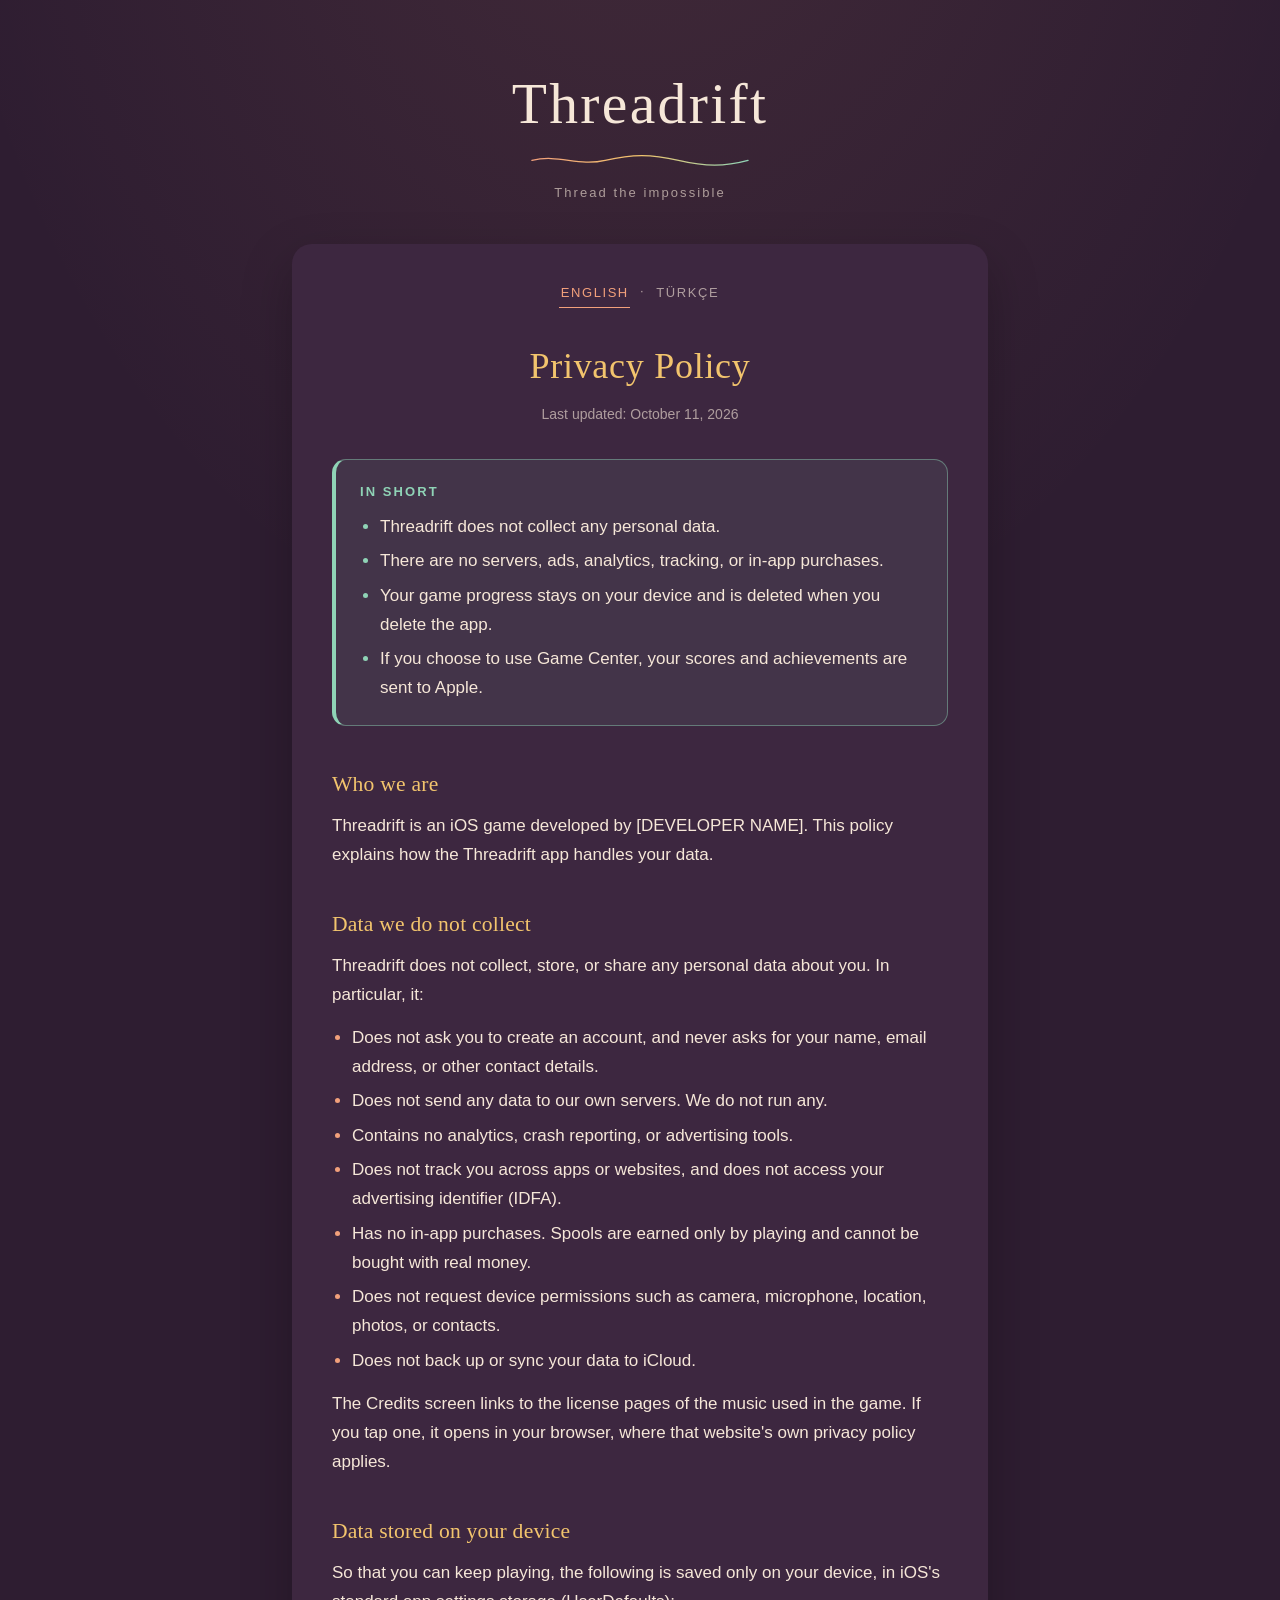
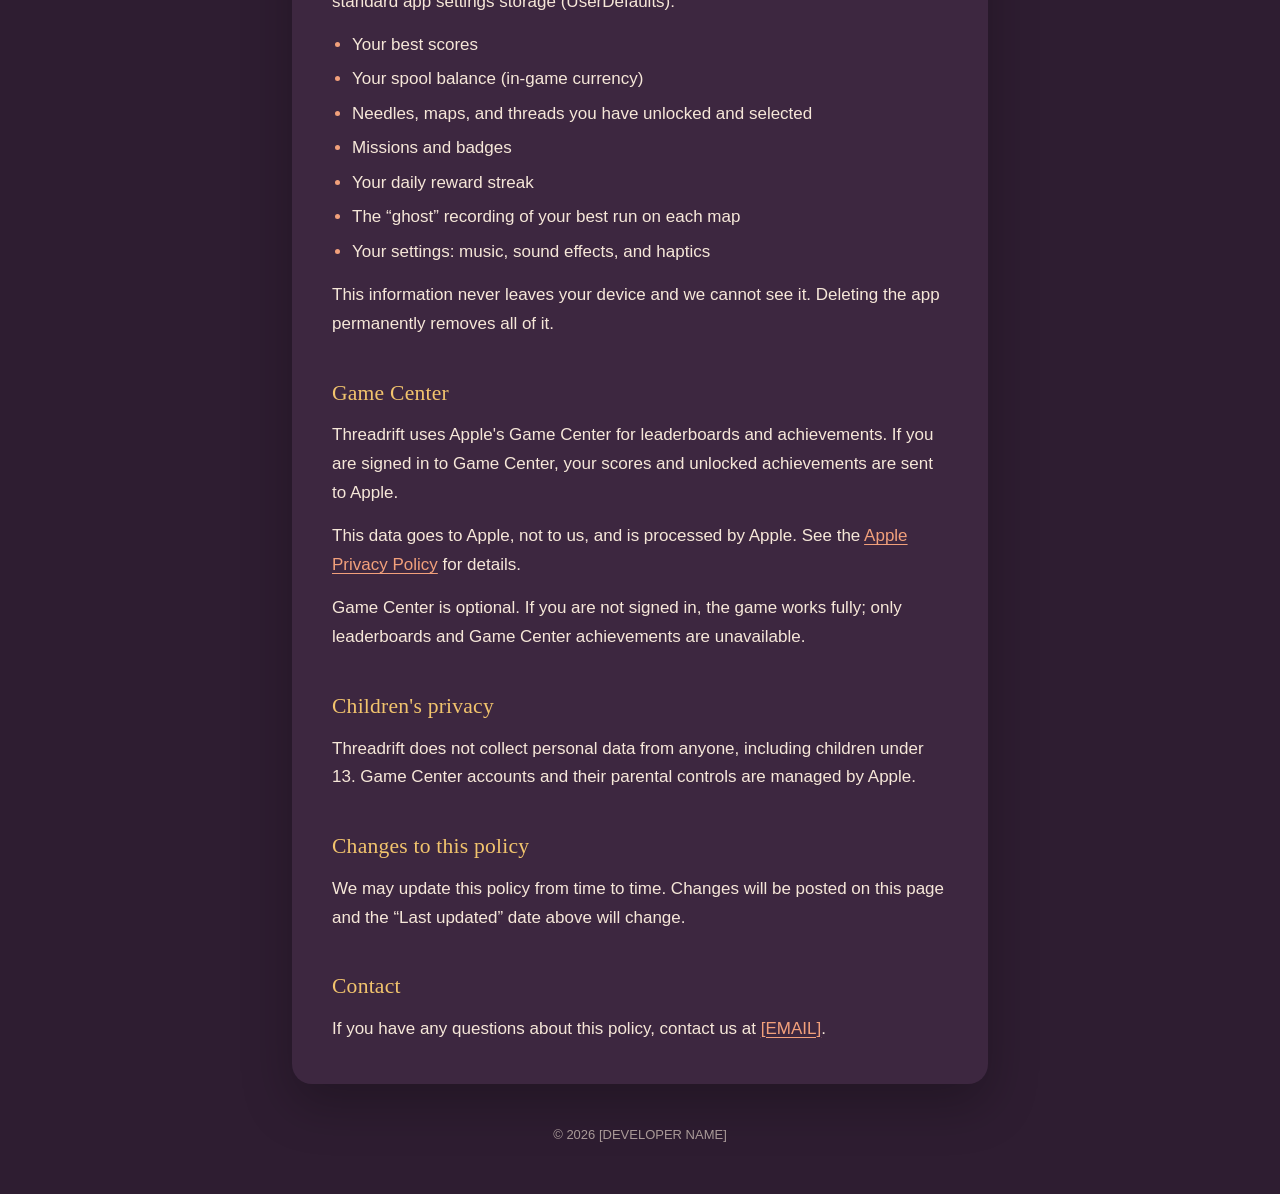
==== privacy-policy/index.html @ 5c3c71ee "Add Threadrift privacy policy site Co-authored-by: Cursor <cursoragent@cursor.com>" ====
<!DOCTYPE html>
<html lang="en">
<head>
  <meta charset="utf-8">
  <meta name="viewport" content="width=device-width, initial-scale=1">
  <title>Threadrift · Privacy Policy</title>
  <meta name="description" content="Privacy Policy for Threadrift, the iOS game. Threadrift does not collect personal data.">
  <meta name="theme-color" content="#2E1D31">
  <link rel="stylesheet" href="style.css">
</head>
<body>
  <header class="masthead">
    <h1 class="logo">Threadrift</h1>
    <svg class="thread" viewBox="0 0 240 16" aria-hidden="true" focusable="false">
      <defs>
        <linearGradient id="thread-gradient" x1="0" y1="0" x2="1" y2="0">
          <stop offset="0" stop-color="#F2A07B"/>
          <stop offset="0.5" stop-color="#F2C46D"/>
          <stop offset="1" stop-color="#8FD3B6"/>
        </linearGradient>
      </defs>
      <path d="M2 8 C 32 1, 52 15, 82 8 S 132 1, 162 8 S 212 15, 238 8"
            fill="none" stroke="url(#thread-gradient)" stroke-width="1.4" stroke-linecap="round"/>
    </svg>
    <p class="tagline">Thread the impossible</p>
  </header>

  <main>
    <!-- Turkish comes first in the DOM so `#tr:target ~ #en` can hide English without JavaScript. -->
    <article id="tr" class="policy" lang="tr">
      <nav class="lang-switch" aria-label="Dil">
        <a href="#en" hreflang="en">English</a>
        <span aria-hidden="true">·</span>
        <a href="#tr" hreflang="tr" aria-current="page">Türkçe</a>
      </nav>

      <h2 class="policy-title">Gizlilik Politikası</h2>
      <p class="updated">Son güncelleme: 11 Ekim 2026</p>

      <section class="summary" aria-labelledby="tr-summary">
        <h3 id="tr-summary">Kısaca</h3>
        <ul>
          <li>Threadrift hiçbir kişisel veri toplamaz.</li>
          <li>Sunucumuz yoktur; reklam, analitik, takip veya uygulama içi satın alma bulunmaz.</li>
          <li>Oyun ilerlemeniz yalnızca cihazınızda saklanır ve uygulamayı sildiğinizde silinir.</li>
          <li>Game Center'ı kullanmayı seçerseniz skorlarınız ve başarımlarınız Apple'a gönderilir.</li>
        </ul>
      </section>

      <section>
        <h3>Biz kimiz</h3>
        <p>Threadrift, [DEVELOPER NAME] tarafından geliştirilen bir iOS oyunudur. Bu politika, Threadrift uygulamasının verilerinizi nasıl ele aldığını açıklar.</p>
      </section>

      <section>
        <h3>Toplamadığımız veriler</h3>
        <p>Threadrift sizden hiçbir kişisel veri toplamaz, kaydetmez veya paylaşmaz. Özellikle:</p>
        <ul>
          <li>Hesap oluşturmanızı istemez; adınızı, e-posta adresinizi veya başka bir iletişim bilgisini sormaz.</li>
          <li>Kendi sunucularımıza hiçbir veri göndermez. Sunucumuz yoktur.</li>
          <li>Analitik, çökme raporlama veya reklam araçları içermez.</li>
          <li>Sizi uygulamalar ve web siteleri arasında takip etmez ve reklam kimliğinize (IDFA) erişmez.</li>
          <li>Uygulama içi satın alma içermez. Oyundaki makaralar yalnızca oyun içinde kazanılır ve gerçek parayla satın alınamaz.</li>
          <li>Kamera, mikrofon, konum, fotoğraflar veya rehber gibi cihaz izinlerini istemez.</li>
          <li>Verilerinizi iCloud'a yedeklemez veya eşitlemez.</li>
        </ul>
        <p>Jenerik ekranında, kullanılan müziklerin lisans sayfalarına giden bağlantılar vardır. Bu bağlantılara dokunursanız sayfa tarayıcınızda açılır; o sitelerin kendi gizlilik politikaları geçerlidir.</p>
      </section>

      <section>
        <h3>Cihazda saklanan veriler</h3>
        <p>Oyunu oynayabilmeniz için aşağıdaki bilgiler yalnızca cihazınızda, iOS'in standart uygulama ayarları deposunda (UserDefaults) saklanır:</p>
        <ul>
          <li>En iyi skorlarınız</li>
          <li>Makara bakiyeniz (oyun içi para)</li>
          <li>Açtığınız ve seçtiğiniz iğneler, haritalar ve iplikler</li>
          <li>Görevler ve rozetler</li>
          <li>Günlük ödül serisi</li>
          <li>Her haritadaki en iyi koşunuzun “hayalet” kaydı</li>
          <li>Ayarlarınız: müzik, efektler ve titreşim</li>
        </ul>
        <p>Bu bilgiler cihazınızdan ayrılmaz ve bizim tarafımızdan görülemez. Uygulamayı sildiğinizde tamamı kalıcı olarak silinir.</p>
      </section>

      <section>
        <h3>Game Center</h3>
        <p>Threadrift, skor tabloları ve başarımlar için Apple'ın Game Center hizmetini kullanır. Game Center'a giriş yaptıysanız skorlarınız ve açtığınız başarımlar Apple'a gönderilir.</p>
        <p>Bu veriler bize değil, Apple'a iletilir ve Apple tarafından işlenir. Ayrıntılar için <a href="https://www.apple.com/tr/legal/privacy/" hreflang="tr">Apple Gizlilik Politikası</a>'na bakabilirsiniz.</p>
        <p>Game Center isteğe bağlıdır. Giriş yapmazsanız oyun eksiksiz çalışmaya devam eder; yalnızca skor tabloları ve Game Center başarımları kullanılamaz.</p>
      </section>

      <section>
        <h3>Çocukların gizliliği</h3>
        <p>Threadrift hiçbir kullanıcıdan, 13 yaşın altındaki çocuklar dahil, kişisel veri toplamaz. Game Center hesapları ve bu hesaplarla ilgili ebeveyn denetimleri Apple tarafından yönetilir.</p>
      </section>

      <section>
        <h3>Politika değişiklikleri</h3>
        <p>Bu politikayı zaman zaman güncelleyebiliriz. Değişiklikler bu sayfada yayımlanır ve yukarıdaki “Son güncelleme” tarihi yenilenir.</p>
      </section>

      <section>
        <h3>İletişim</h3>
        <p>Bu politikayla ilgili sorularınız için bize <a href="mailto:[EMAIL]">[EMAIL]</a> adresinden ulaşabilirsiniz.</p>
      </section>
    </article>

    <article id="en" class="policy" lang="en">
      <nav class="lang-switch" aria-label="Language">
        <a href="#en" hreflang="en" aria-current="page">English</a>
        <span aria-hidden="true">·</span>
        <a href="#tr" hreflang="tr">Türkçe</a>
      </nav>

      <h2 class="policy-title">Privacy Policy</h2>
      <p class="updated">Last updated: October 11, 2026</p>

      <section class="summary" aria-labelledby="en-summary">
        <h3 id="en-summary">In short</h3>
        <ul>
          <li>Threadrift does not collect any personal data.</li>
          <li>There are no servers, ads, analytics, tracking, or in-app purchases.</li>
          <li>Your game progress stays on your device and is deleted when you delete the app.</li>
          <li>If you choose to use Game Center, your scores and achievements are sent to Apple.</li>
        </ul>
      </section>

      <section>
        <h3>Who we are</h3>
        <p>Threadrift is an iOS game developed by [DEVELOPER NAME]. This policy explains how the Threadrift app handles your data.</p>
      </section>

      <section>
        <h3>Data we do not collect</h3>
        <p>Threadrift does not collect, store, or share any personal data about you. In particular, it:</p>
        <ul>
          <li>Does not ask you to create an account, and never asks for your name, email address, or other contact details.</li>
          <li>Does not send any data to our own servers. We do not run any.</li>
          <li>Contains no analytics, crash reporting, or advertising tools.</li>
          <li>Does not track you across apps or websites, and does not access your advertising identifier (IDFA).</li>
          <li>Has no in-app purchases. Spools are earned only by playing and cannot be bought with real money.</li>
          <li>Does not request device permissions such as camera, microphone, location, photos, or contacts.</li>
          <li>Does not back up or sync your data to iCloud.</li>
        </ul>
        <p>The Credits screen links to the license pages of the music used in the game. If you tap one, it opens in your browser, where that website's own privacy policy applies.</p>
      </section>

      <section>
        <h3>Data stored on your device</h3>
        <p>So that you can keep playing, the following is saved only on your device, in iOS's standard app settings storage (UserDefaults):</p>
        <ul>
          <li>Your best scores</li>
          <li>Your spool balance (in-game currency)</li>
          <li>Needles, maps, and threads you have unlocked and selected</li>
          <li>Missions and badges</li>
          <li>Your daily reward streak</li>
          <li>The “ghost” recording of your best run on each map</li>
          <li>Your settings: music, sound effects, and haptics</li>
        </ul>
        <p>This information never leaves your device and we cannot see it. Deleting the app permanently removes all of it.</p>
      </section>

      <section>
        <h3>Game Center</h3>
        <p>Threadrift uses Apple's Game Center for leaderboards and achievements. If you are signed in to Game Center, your scores and unlocked achievements are sent to Apple.</p>
        <p>This data goes to Apple, not to us, and is processed by Apple. See the <a href="https://www.apple.com/legal/privacy/" hreflang="en">Apple Privacy Policy</a> for details.</p>
        <p>Game Center is optional. If you are not signed in, the game works fully; only leaderboards and Game Center achievements are unavailable.</p>
      </section>

      <section>
        <h3>Children's privacy</h3>
        <p>Threadrift does not collect personal data from anyone, including children under 13. Game Center accounts and their parental controls are managed by Apple.</p>
      </section>

      <section>
        <h3>Changes to this policy</h3>
        <p>We may update this policy from time to time. Changes will be posted on this page and the “Last updated” date above will change.</p>
      </section>

      <section>
        <h3>Contact</h3>
        <p>If you have any questions about this policy, contact us at <a href="mailto:[EMAIL]">[EMAIL]</a>.</p>
      </section>
    </article>
  </main>

  <footer class="footer">
    <p>© 2026 [DEVELOPER NAME]</p>
  </footer>
</body>
</html>
---- privacy-policy/style.css ----
:root {
  --plum: #2E1D31;
  --card: #3D2740;
  --cream: #F6E7D8;
  --cream-muted: rgba(246, 231, 216, 0.62);
  --gold: #F2C46D;
  --coral: #F2A07B;
  --mint: #8FD3B6;

  --serif: "Iowan Old Style", "Palatino Linotype", Palatino, "Book Antiqua", Georgia, serif;
  --sans: -apple-system, BlinkMacSystemFont, "SF Pro Text", "Segoe UI", Roboto, "Helvetica Neue", Arial, sans-serif;
}

*,
*::before,
*::after {
  box-sizing: border-box;
}

html {
  -webkit-text-size-adjust: 100%;
  text-size-adjust: 100%;
  scroll-behavior: smooth;
}

body {
  margin: 0;
  min-height: 100vh;
  background:
    radial-gradient(ellipse 80% 50% at 50% -10%, rgba(242, 160, 123, 0.10), transparent 70%),
    var(--plum);
  color: var(--cream);
  font-family: var(--sans);
  font-size: 1.0625rem;
  line-height: 1.7;
  -webkit-font-smoothing: antialiased;
}

/* Masthead */

.masthead {
  padding: 4.5rem 1.5rem 2.5rem;
  text-align: center;
}

.logo {
  margin: 0;
  font-family: var(--serif);
  font-size: clamp(2.6rem, 9vw, 3.6rem);
  font-weight: 300;
  letter-spacing: 0.04em;
  line-height: 1.1;
  color: var(--cream);
}

.thread {
  display: block;
  width: min(220px, 60vw);
  height: auto;
  margin: 1.1rem auto 0.9rem;
}

.tagline {
  margin: 0;
  font-size: 0.8125rem;
  letter-spacing: 0.16em;
  color: var(--cream-muted);
}

/* Policy */

main {
  max-width: 46rem;
  margin: 0 auto;
  padding: 0 1.25rem;
}

.policy {
  scroll-margin-top: 1rem;
  background: var(--card);
  border-radius: 1.25rem;
  padding: 2.25rem 2.5rem 2.5rem;
  box-shadow: 0 20px 50px rgba(0, 0, 0, 0.25);
}

/* English is the default; Turkish only shows when targeted (#tr). */
#tr {
  display: none;
}

#tr:target {
  display: block;
}

#tr:target ~ #en {
  display: none;
}

.lang-switch {
  display: flex;
  justify-content: center;
  gap: 0.6rem;
  margin-bottom: 1.75rem;
  font-size: 0.8125rem;
  letter-spacing: 0.12em;
  text-transform: uppercase;
  color: var(--cream-muted);
}

.lang-switch a {
  color: var(--cream-muted);
  text-decoration: none;
  padding: 0.15rem 0.1rem;
  border-bottom: 1px solid transparent;
}

.lang-switch a:hover {
  color: var(--coral);
}

.lang-switch a[aria-current="page"] {
  color: var(--coral);
  border-bottom-color: var(--coral);
}

.policy-title {
  margin: 0;
  text-align: center;
  font-family: var(--serif);
  font-size: clamp(1.75rem, 5vw, 2.25rem);
  font-weight: 400;
  letter-spacing: 0.02em;
  color: var(--gold);
}

.updated {
  margin: 0.35rem 0 2rem;
  text-align: center;
  font-size: 0.875rem;
  color: var(--cream-muted);
}

section + section {
  margin-top: 2.25rem;
}

h3 {
  margin: 0 0 0.6rem;
  font-family: var(--serif);
  font-size: 1.35rem;
  font-weight: 400;
  letter-spacing: 0.01em;
  color: var(--gold);
}

p {
  margin: 0 0 0.9rem;
}

p:last-child {
  margin-bottom: 0;
}

ul {
  margin: 0 0 0.9rem;
  padding-left: 1.25rem;
}

ul:last-child {
  margin-bottom: 0;
}

li + li {
  margin-top: 0.35rem;
}

li::marker {
  color: var(--coral);
}

a {
  color: var(--coral);
  text-decoration: underline;
  text-decoration-thickness: 1px;
  text-underline-offset: 0.2em;
}

a:hover {
  text-decoration-thickness: 2px;
}

a:focus-visible {
  outline: 2px solid var(--gold);
  outline-offset: 3px;
  border-radius: 2px;
}

/* Summary box */

.summary {
  margin-bottom: 2.5rem;
  padding: 1.35rem 1.5rem;
  border: 1px solid rgba(143, 211, 182, 0.45);
  border-left: 4px solid var(--mint);
  border-radius: 0.875rem;
  background: rgba(143, 211, 182, 0.08);
}

.summary h3 {
  font-family: var(--sans);
  font-size: 0.8125rem;
  font-weight: 600;
  letter-spacing: 0.16em;
  text-transform: uppercase;
  color: var(--mint);
}

.summary li::marker {
  color: var(--mint);
}

/* Footer */

.footer {
  padding: 2.5rem 1.5rem 3rem;
  text-align: center;
  font-size: 0.8125rem;
  color: var(--cream-muted);
}

.footer p {
  margin: 0;
}

/* Small screens */

@media (max-width: 560px) {
  body {
    font-size: 1rem;
  }

  .masthead {
    padding: 3rem 1.25rem 2rem;
  }

  main {
    padding: 0 0.75rem;
  }

  .policy {
    border-radius: 1rem;
    padding: 1.75rem 1.25rem 2rem;
  }

  .summary {
    padding: 1.1rem 1.1rem;
  }
}

@media (prefers-reduced-motion: reduce) {
  html {
    scroll-behavior: auto;
  }
}
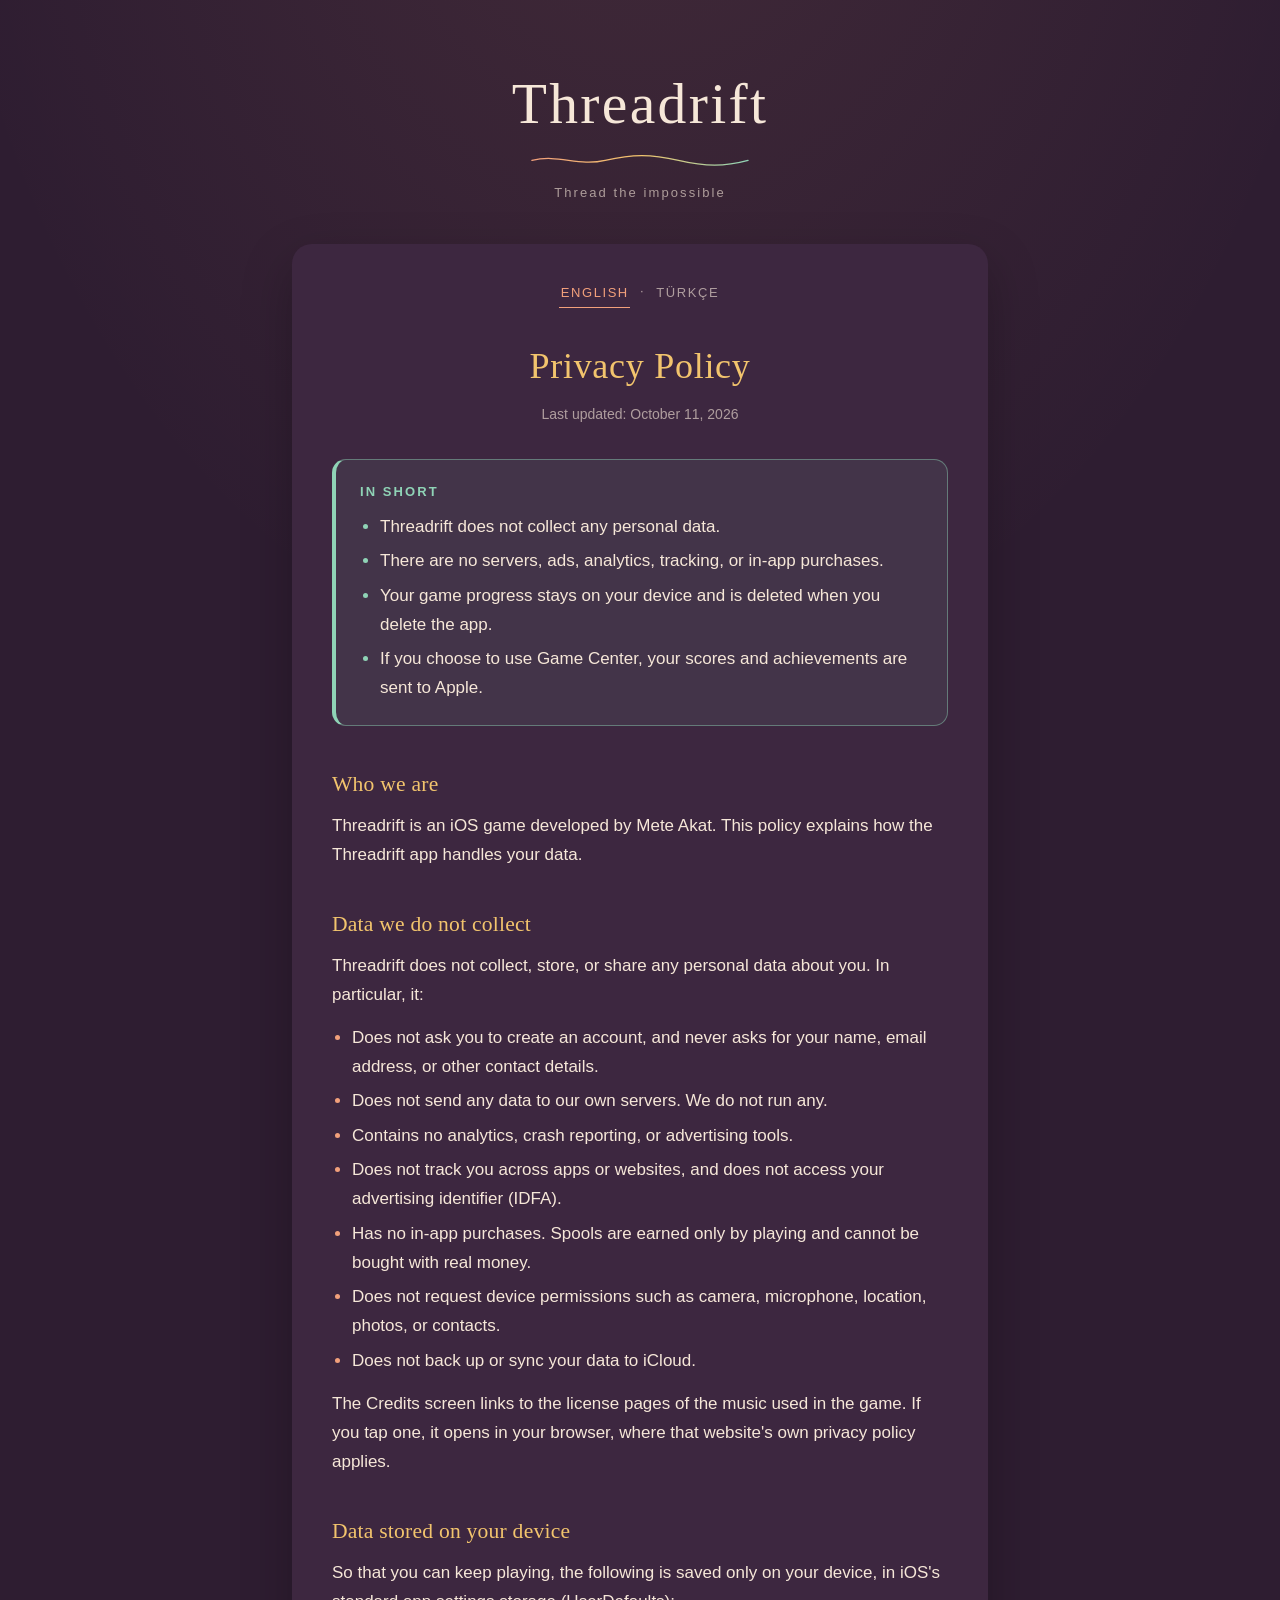
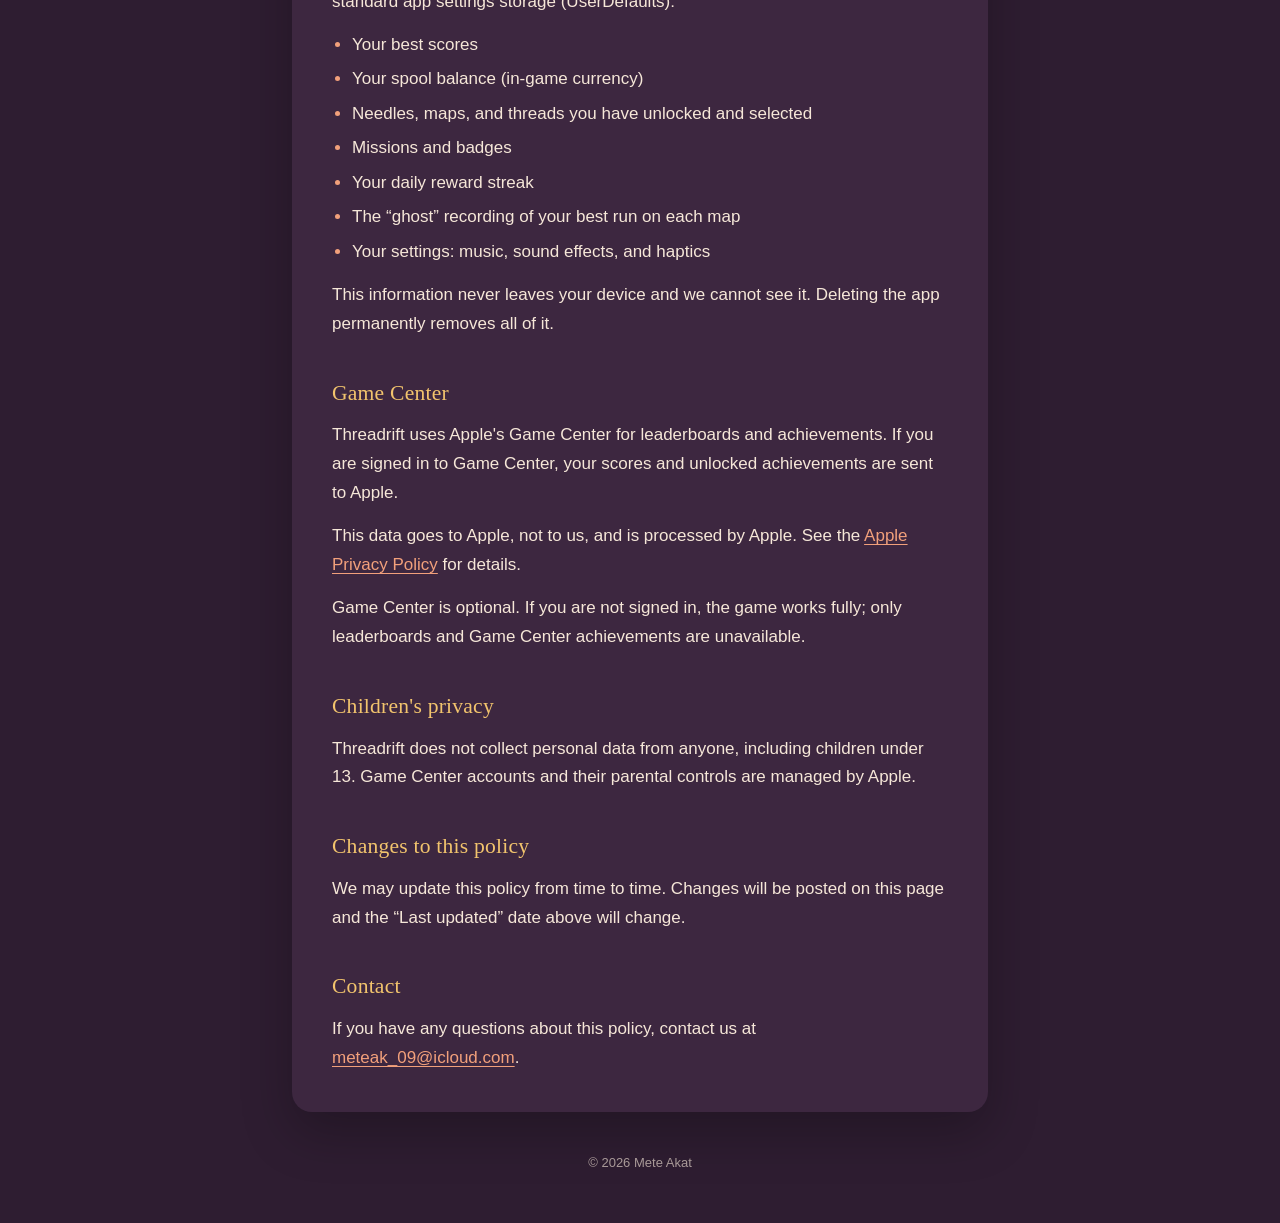
==== commit 91a11469: "Fill in developer name and contact email Co-authored-by: Cursor <cursoragent@cursor.com>" ====
--- a/privacy-policy/index.html
+++ b/privacy-policy/index.html
@@ -49,7 +49,7 @@
 
       <section>
         <h3>Biz kimiz</h3>
-        <p>Threadrift, [DEVELOPER NAME] tarafından geliştirilen bir iOS oyunudur. Bu politika, Threadrift uygulamasının verilerinizi nasıl ele aldığını açıklar.</p>
+        <p>Threadrift, Mete Akat tarafından geliştirilen bir iOS oyunudur. Bu politika, Threadrift uygulamasının verilerinizi nasıl ele aldığını açıklar.</p>
       </section>
 
       <section>
@@ -101,7 +101,7 @@
 
       <section>
         <h3>İletişim</h3>
-        <p>Bu politikayla ilgili sorularınız için bize <a href="mailto:[EMAIL]">[EMAIL]</a> adresinden ulaşabilirsiniz.</p>
+        <p>Bu politikayla ilgili sorularınız için bize <a href="mailto:meteak_09@icloud.com">meteak_09@icloud.com</a> adresinden ulaşabilirsiniz.</p>
       </section>
     </article>
 
@@ -127,7 +127,7 @@
 
       <section>
         <h3>Who we are</h3>
-        <p>Threadrift is an iOS game developed by [DEVELOPER NAME]. This policy explains how the Threadrift app handles your data.</p>
+        <p>Threadrift is an iOS game developed by Mete Akat. This policy explains how the Threadrift app handles your data.</p>
       </section>
 
       <section>
@@ -179,13 +179,13 @@
 
       <section>
         <h3>Contact</h3>
-        <p>If you have any questions about this policy, contact us at <a href="mailto:[EMAIL]">[EMAIL]</a>.</p>
+        <p>If you have any questions about this policy, contact us at <a href="mailto:meteak_09@icloud.com">meteak_09@icloud.com</a>.</p>
       </section>
     </article>
   </main>
 
   <footer class="footer">
-    <p>© 2026 [DEVELOPER NAME]</p>
+    <p>© 2026 Mete Akat</p>
   </footer>
 </body>
 </html>
